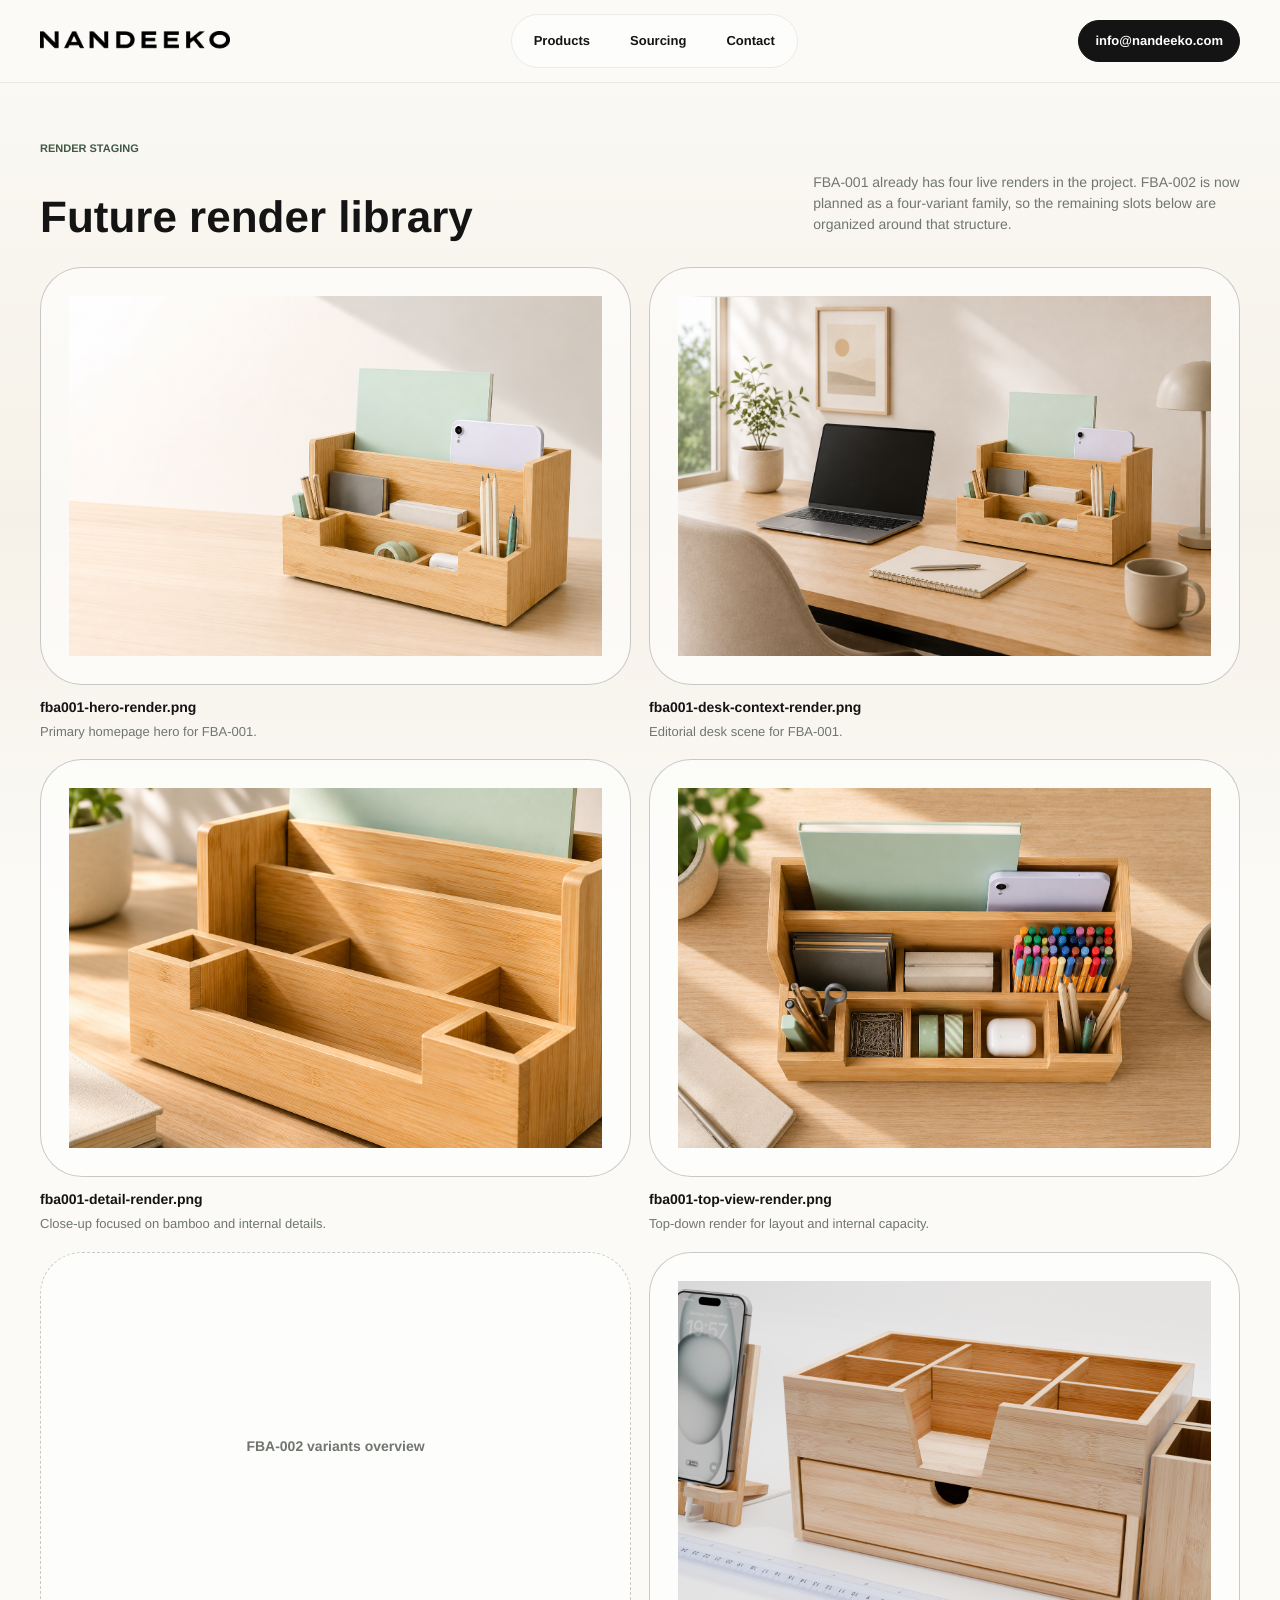
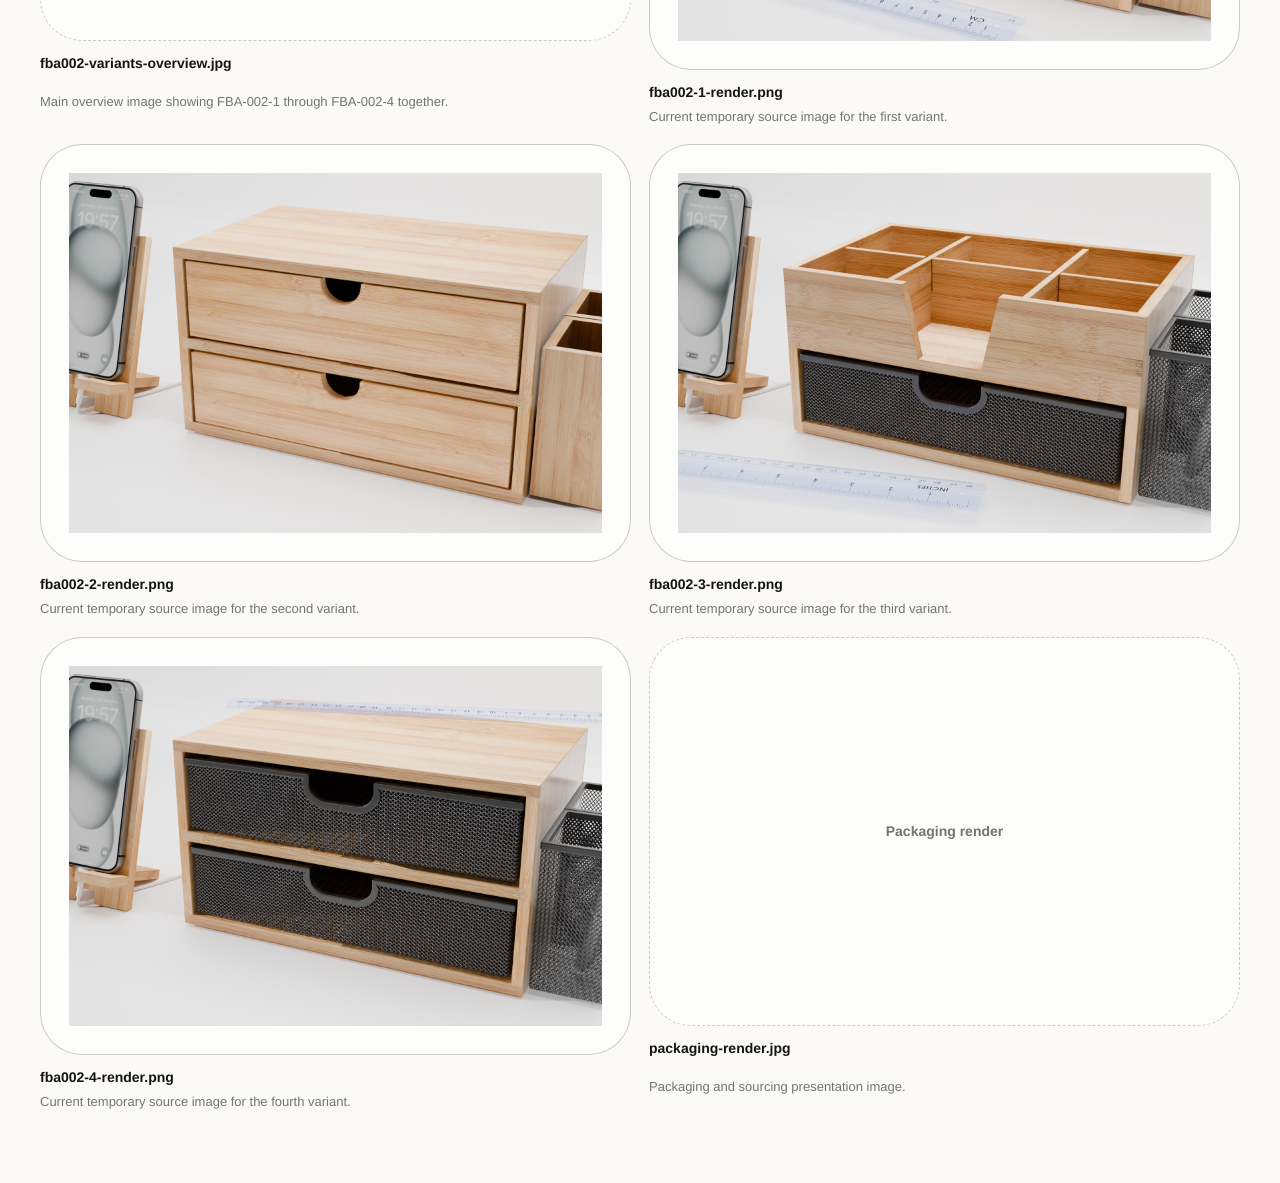
==== renders.html @ 68259140 "Initial commit: NANDEEKO website" ====
<!doctype html>
<html lang="en">
  <head>
    <meta charset="utf-8">
    <meta name="viewport" content="width=device-width, initial-scale=1">
    <title>NANDEEKO | Render Staging</title>
    <meta name="robots" content="noindex">
    <link rel="icon" type="image/png" sizes="32x32" href="assets/favicon-32x32.png">
    <link rel="stylesheet" href="styles.css?v=6">
  </head>
  <body>
    <header class="site-header">
      <nav class="nav" aria-label="Primary navigation">
        <a class="brand" href="index.html" aria-label="NANDEEKO home">
          <img src="assets/nandeeko-logo.png?v=2" alt="NANDEEKO">
        </a>
        <div class="nav-links">
          <a href="index.html#products">Products</a>
          <a href="index.html#sourcing">Sourcing</a>
          <a href="index.html#contact">Contact</a>
        </div>
        <a class="nav-cta" href="mailto:info@nandeeko.com">info@nandeeko.com</a>
      </nav>
    </header>

    <main class="staging-page">
      <section class="section section-heading">
        <p class="eyebrow">Render staging</p>
        <div class="section-heading-row">
          <h1>Future render library</h1>
          <p>
            FBA-001 already has four live renders in the project. FBA-002 is now
            planned as a four-variant family, so the remaining slots below are
            organized around that structure.
          </p>
        </div>
      </section>

      <section class="render-grid" aria-label="Future render placeholders">
        <figure
          class="render-slot"
          data-render-src="assets/fba001-hero-render.png"
          data-render-alt="FBA-001 hero render"
        >
          <div class="render-slot-media render-placeholder">FBA-001 hero render</div>
          <figcaption>
            <strong>fba001-hero-render.png</strong>
            <span>Primary homepage hero for FBA-001.</span>
          </figcaption>
        </figure>
        <figure
          class="render-slot"
          data-render-src="assets/fba001-desk-context-render.png"
          data-render-alt="FBA-001 desk context render"
        >
          <div class="render-slot-media render-placeholder">FBA-001 desk context render</div>
          <figcaption>
            <strong>fba001-desk-context-render.png</strong>
            <span>Editorial desk scene for FBA-001.</span>
          </figcaption>
        </figure>
        <figure
          class="render-slot"
          data-render-src="assets/fba001-detail-render.png"
          data-render-alt="FBA-001 detail render"
        >
          <div class="render-slot-media render-placeholder">FBA-001 detail render</div>
          <figcaption>
            <strong>fba001-detail-render.png</strong>
            <span>Close-up focused on bamboo and internal details.</span>
          </figcaption>
        </figure>
        <figure
          class="render-slot"
          data-render-src="assets/fba001-top-view-render.png"
          data-render-alt="FBA-001 top view render"
        >
          <div class="render-slot-media render-placeholder">FBA-001 top view render</div>
          <figcaption>
            <strong>fba001-top-view-render.png</strong>
            <span>Top-down render for layout and internal capacity.</span>
          </figcaption>
        </figure>
        <figure
          class="render-slot"
          data-render-src="assets/future-renders/fba002-variants-overview.jpg"
          data-render-alt="FBA-002 variants overview render"
        >
          <div class="render-slot-media render-placeholder">FBA-002 variants overview</div>
          <figcaption>
            <strong>fba002-variants-overview.jpg</strong>
            <span>Main overview image showing FBA-002-1 through FBA-002-4 together.</span>
          </figcaption>
        </figure>
        <figure
          class="render-slot"
          data-render-src="assets/fba002-1-render.png"
          data-render-alt="FBA-002-1 hero render"
        >
          <div class="render-slot-media render-placeholder">FBA-002-1 hero render</div>
          <figcaption>
            <strong>fba002-1-render.png</strong>
            <span>Current temporary source image for the first variant.</span>
          </figcaption>
        </figure>
        <figure
          class="render-slot"
          data-render-src="assets/fba002-2-render.png"
          data-render-alt="FBA-002-2 hero render"
        >
          <div class="render-slot-media render-placeholder">FBA-002-2 hero render</div>
          <figcaption>
            <strong>fba002-2-render.png</strong>
            <span>Current temporary source image for the second variant.</span>
          </figcaption>
        </figure>
        <figure
          class="render-slot"
          data-render-src="assets/fba002-3-render.png"
          data-render-alt="FBA-002-3 hero render"
        >
          <div class="render-slot-media render-placeholder">FBA-002-3 hero render</div>
          <figcaption>
            <strong>fba002-3-render.png</strong>
            <span>Current temporary source image for the third variant.</span>
          </figcaption>
        </figure>
        <figure
          class="render-slot"
          data-render-src="assets/fba002-4-render.png"
          data-render-alt="FBA-002-4 hero render"
        >
          <div class="render-slot-media render-placeholder">FBA-002-4 hero render</div>
          <figcaption>
            <strong>fba002-4-render.png</strong>
            <span>Current temporary source image for the fourth variant.</span>
          </figcaption>
        </figure>
        <figure
          class="render-slot"
          data-render-src="assets/future-renders/packaging-render.jpg"
          data-render-alt="Packaging render"
        >
          <div class="render-slot-media render-placeholder">Packaging render</div>
          <figcaption>
            <strong>packaging-render.jpg</strong>
            <span>Packaging and sourcing presentation image.</span>
          </figcaption>
        </figure>
      </section>
    </main>

    <script src="script.js?v=5"></script>
  </body>
</html>
---- styles.css ----
:root {
  --ink: #141414;
  --ink-soft: #3f443f;
  --muted: #70766f;
  --line: #e7e3dc;
  --paper: #fbfaf6;
  --surface: #ffffff;
  --cream: #f4efe4;
  --cream-strong: #ede4d9;
  --sage: #8baa91;
  --moss: #425946;
  --moss-dark: #25392b;
  --earth: #a68a64;
  --shadow: 0 24px 70px rgba(20, 20, 20, 0.08);
  --shadow-soft: 0 14px 40px rgba(20, 20, 20, 0.06);
  --radius-xl: 42px;
  --radius-lg: 28px;
  --radius-md: 18px;
  --radius-sm: 12px;
  --content: 1200px;
}

* {
  box-sizing: border-box;
}

html {
  scroll-behavior: smooth;
}

body {
  margin: 0;
  background: var(--paper);
  color: var(--ink);
  font-family: Inter, Arial, Helvetica, sans-serif;
  font-size: 14px;
  line-height: 1.5;
  text-rendering: geometricPrecision;
}

body::before {
  content: "";
  position: fixed;
  inset: 0;
  z-index: -1;
  pointer-events: none;
  background: linear-gradient(180deg, #fbfaf6 0%, #f6f1e8 58%, #fbfaf6 100%);
}

img {
  display: block;
  max-width: 100%;
}

a {
  color: inherit;
}

button,
input,
textarea,
select {
  font: inherit;
}

.skip-link {
  position: absolute;
  left: 16px;
  top: -52px;
  z-index: 20;
  border-radius: 999px;
  background: var(--ink);
  color: #ffffff;
  padding: 10px 14px;
  text-decoration: none;
}

.skip-link:focus {
  top: 16px;
}

.site-header {
  position: sticky;
  top: 0;
  z-index: 10;
  border-bottom: 1px solid rgba(20, 20, 20, 0.08);
  background: rgba(251, 250, 246, 0.88);
  backdrop-filter: blur(18px);
}

.nav {
  width: min(var(--content), calc(100% - 48px));
  min-height: 82px;
  margin: 0 auto;
  display: grid;
  grid-template-columns: auto 1fr auto;
  align-items: center;
  gap: 30px;
}

.brand {
  width: 190px;
  display: inline-flex;
  align-items: center;
  text-decoration: none;
}

.brand img {
  width: 100%;
  height: auto;
}

.nav-links {
  justify-self: center;
  display: flex;
  align-items: center;
  gap: 8px;
  border: 1px solid rgba(20, 20, 20, 0.08);
  border-radius: 999px;
  background: rgba(255, 255, 255, 0.72);
  padding: 6px;
}

.nav-links a,
.nav-cta {
  border-radius: 999px;
  padding: 10px 16px;
  color: var(--ink);
  font-size: 13px;
  font-weight: 650;
  text-decoration: none;
  transition: background-color 180ms ease, color 180ms ease, transform 180ms ease;
}

.nav-links a:hover,
.nav-links a:focus-visible {
  background: var(--cream);
}

.nav-cta {
  justify-self: end;
  border: 1px solid var(--ink);
  background: var(--ink);
  color: #ffffff;
}

.nav-cta:hover,
.nav-cta:focus-visible {
  transform: translateY(-1px);
  background: var(--moss-dark);
}

main {
  overflow: hidden;
}

#products,
#sourcing,
#contact {
  scroll-margin-top: 104px;
}

.hero {
  width: min(var(--content), calc(100% - 48px));
  min-height: calc(100vh - 82px);
  margin: 0 auto;
  padding: 34px 0 74px;
  display: grid;
  grid-template-columns: minmax(0, 0.95fr) minmax(390px, 1.05fr);
  gap: 56px;
  align-items: center;
}

.hero::before {
  content: "";
  grid-column: 1 / -1;
  grid-row: 1;
  display: none;
}

.hero-image {
  grid-column: 2;
  grid-row: 1;
  width: 100%;
  height: min(620px, calc(100vh - 155px));
  min-height: 470px;
  border-radius: var(--radius-xl);
  background: #ffffff;
  object-fit: contain;
  object-position: center;
  padding: 24px;
  box-shadow: var(--shadow);
}

.hero-overlay {
  display: none;
}

.hero-inner {
  grid-column: 1;
  grid-row: 1;
  align-self: center;
}

.eyebrow {
  margin: 0 0 14px;
  color: var(--moss);
  font-size: 11px;
  font-weight: 760;
  letter-spacing: 0;
  text-transform: uppercase;
}

h1,
h2,
h3,
p {
  overflow-wrap: break-word;
}

h1,
h2,
h3 {
  margin: 0;
  color: var(--ink);
  letter-spacing: 0;
}

h1 {
  max-width: 620px;
  font-size: 44px;
  line-height: 1.13;
  font-weight: 660;
}

h2 {
  font-size: 44px;
  line-height: 1.14;
  font-weight: 660;
}

h3 {
  font-size: 30px;
  line-height: 1.18;
  font-weight: 660;
}

.hero-lede {
  max-width: 560px;
  margin: 20px 0 0;
  color: var(--ink-soft);
  font-size: 15px;
  line-height: 1.55;
}

.hero-actions,
.product-actions {
  display: flex;
  flex-wrap: wrap;
  gap: 12px;
  margin-top: 30px;
}

.button {
  min-height: 50px;
  display: inline-flex;
  align-items: center;
  justify-content: center;
  border: 1px solid transparent;
  border-radius: 999px;
  padding: 13px 21px;
  font-size: 13px;
  font-weight: 750;
  line-height: 1;
  text-decoration: none;
  cursor: pointer;
  transition: transform 180ms ease, background-color 180ms ease, border-color 180ms ease, color 180ms ease;
}

.button:hover,
.button:focus-visible {
  transform: translateY(-2px);
}

.button-primary {
  background: var(--ink);
  color: #ffffff;
}

.button-primary:hover,
.button-primary:focus-visible {
  background: var(--moss-dark);
}

.button-secondary,
.button-light {
  border-color: rgba(20, 20, 20, 0.18);
  background: rgba(255, 255, 255, 0.74);
  color: var(--ink);
}

.button-secondary:hover,
.button-secondary:focus-visible,
.button-light:hover,
.button-light:focus-visible {
  border-color: var(--ink);
  background: #ffffff;
}

.hero-facts {
  margin-top: 44px;
  display: grid;
  grid-template-columns: repeat(3, minmax(0, 1fr));
  gap: 10px;
  max-width: 620px;
}

.hero-facts div {
  min-height: 112px;
  border: 1px solid rgba(20, 20, 20, 0.08);
  border-radius: 24px;
  background: rgba(255, 255, 255, 0.66);
  padding: 18px;
  display: flex;
  flex-direction: column;
  justify-content: space-between;
  box-shadow: var(--shadow-soft);
}

.hero-facts strong {
  display: block;
  color: var(--ink);
  font-size: 22px;
  line-height: 1;
}

.hero-facts span {
  color: var(--muted);
  font-size: 12px;
  font-weight: 650;
}

.section {
  width: min(var(--content), calc(100% - 48px));
  margin: 0 auto;
}

.section-heading {
  padding: 58px 0 24px;
}

.section-heading-row {
  display: grid;
  grid-template-columns: minmax(0, 0.95fr) minmax(320px, 0.55fr);
  gap: 36px;
  align-items: end;
}

.section-heading-row p {
  margin: 0 0 8px;
  color: var(--muted);
  font-size: 14px;
}

.product-feature {
  width: min(var(--content), calc(100% - 48px));
  margin: 0 auto;
  display: grid;
  grid-template-columns: minmax(0, 0.98fr) minmax(390px, 0.78fr);
  gap: 18px;
  align-items: stretch;
  padding-bottom: 28px;
}

.gallery-shell,
.product-detail,
.upcoming-product,
.sourcing-section,
.contact-section {
  border: 1px solid rgba(20, 20, 20, 0.08);
  background: rgba(255, 255, 255, 0.78);
  box-shadow: var(--shadow-soft);
}

.gallery-shell {
  min-width: 0;
  border-radius: var(--radius-xl);
  overflow: hidden;
}

.gallery-stage {
  min-height: 620px;
  background: #ffffff;
}

.gallery-main {
  width: 100%;
  height: 620px;
  padding: 16px;
  background: #ffffff;
  object-fit: contain;
  object-position: center;
}

.gallery-thumbs {
  display: grid;
  grid-template-columns: repeat(4, 1fr);
  gap: 1px;
  background: var(--line);
}

.thumb {
  position: relative;
  min-width: 0;
  border: 0;
  background: #ffffff;
  padding: 0;
  cursor: pointer;
}

.thumb::after {
  content: "";
  position: absolute;
  inset: auto 12px 10px;
  height: 3px;
  border-radius: 999px;
  background: transparent;
}

.thumb img {
  width: 100%;
  aspect-ratio: 1 / 1;
  object-fit: cover;
  opacity: 0.64;
  transition: opacity 180ms ease, transform 180ms ease;
}

.thumb:hover img,
.thumb:focus-visible img,
.thumb.is-active img {
  opacity: 1;
}

.thumb.is-active::after,
.thumb:focus-visible::after {
  background: var(--moss);
}

.product-detail {
  border-radius: var(--radius-xl);
  padding: 48px;
  display: flex;
  flex-direction: column;
  justify-content: center;
}

.product-meta {
  display: flex;
  flex-wrap: wrap;
  gap: 8px;
  margin-bottom: 18px;
}

.product-meta span {
  display: inline-flex;
  align-items: center;
  min-height: 30px;
  border-radius: 999px;
  background: var(--cream);
  color: var(--moss-dark);
  padding: 7px 11px;
  font-size: 11px;
  font-weight: 800;
  letter-spacing: 0;
  text-transform: uppercase;
}

.product-detail p,
.upcoming-copy p,
.contact-section p,
.sourcing-grid p {
  color: var(--muted);
}

.product-detail p,
.upcoming-copy p {
  margin: 20px 0 0;
  font-size: 14px;
}

.spec-list {
  margin: 28px 0 0;
  display: grid;
  border-top: 1px solid var(--line);
}

.spec-list div {
  display: grid;
  grid-template-columns: 120px 1fr;
  gap: 18px;
  border-bottom: 1px solid var(--line);
  padding: 15px 0;
}

.spec-list dt {
  color: var(--ink);
  font-size: 12px;
  font-weight: 800;
}

.spec-list dd {
  margin: 0;
  color: var(--muted);
}

.product-secondary {
  width: min(var(--content), calc(100% - 48px));
  margin: 0 auto;
  padding: 0 0 86px;
}

.upcoming-product {
  display: grid;
  grid-template-columns: minmax(0, 0.92fr) minmax(390px, 1fr);
  gap: 18px;
  border-radius: var(--radius-xl);
  overflow: hidden;
}

.upcoming-copy {
  padding: 50px;
  align-self: center;
}

.upcoming-media {
  min-height: 520px;
  margin: 0;
  background: #ffffff;
}

.upcoming-variants {
  min-height: 520px;
  padding: 34px;
  background: linear-gradient(180deg, #f7f2e9 0%, #fffdf8 100%);
  display: flex;
  align-items: center;
}

.variant-board {
  width: 100%;
  display: grid;
  gap: 22px;
}

.variant-board-label {
  margin: 0;
  color: var(--moss);
  font-size: 11px;
  font-weight: 760;
  text-transform: uppercase;
}

.variant-grid {
  display: grid;
  grid-template-columns: repeat(2, minmax(0, 1fr));
  gap: 12px;
}

.variant-card {
  margin: 0;
  border: 1px solid rgba(20, 20, 20, 0.08);
  border-radius: 22px;
  background: rgba(255, 255, 255, 0.72);
  overflow: hidden;
  display: flex;
  flex-direction: column;
}

.variant-card img {
  width: 100%;
  aspect-ratio: 4 / 3;
  object-fit: cover;
  background: #ffffff;
}

.variant-card-copy {
  padding: 16px 18px 18px;
  display: grid;
  gap: 8px;
}

.variant-card-copy strong {
  color: var(--ink);
  font-size: 18px;
  font-weight: 700;
}

.variant-card-copy span,
.variant-board-note {
  color: var(--muted);
  font-size: 13px;
}

.variant-board-note {
  margin: 0;
  max-width: 480px;
}

.upcoming-media img {
  width: 100%;
  height: 100%;
  min-height: 520px;
  object-fit: cover;
}

.feature-list {
  display: grid;
  gap: 11px;
  margin: 26px 0 0;
  padding: 0;
  list-style: none;
}

.feature-list li {
  position: relative;
  padding-left: 26px;
  color: var(--ink-soft);
}

.feature-list li::before {
  content: "";
  position: absolute;
  left: 0;
  top: 0.58em;
  width: 9px;
  height: 9px;
  border-radius: 999px;
  background: var(--sage);
  box-shadow: 0 0 0 5px rgba(139, 170, 145, 0.16);
}

.availability-message {
  min-height: 1.5em;
  margin-top: 16px;
  color: var(--moss-dark);
  font-weight: 800;
}

.sourcing-section {
  width: min(var(--content), calc(100% - 48px));
  margin: 0 auto 28px;
  border-radius: var(--radius-xl);
  background: var(--ink);
  color: #ffffff;
  padding: 64px;
}

.sourcing-section .eyebrow,
.sourcing-section h2,
.sourcing-grid h3 {
  color: #ffffff;
}

.sourcing-section .eyebrow {
  opacity: 0.72;
}

.sourcing-section h2 {
  max-width: 920px;
}

.sourcing-grid {
  display: grid;
  grid-template-columns: repeat(3, minmax(0, 1fr));
  gap: 14px;
  margin-top: 44px;
}

.sourcing-grid article {
  min-height: 250px;
  border: 1px solid rgba(255, 255, 255, 0.12);
  border-radius: var(--radius-lg);
  background: rgba(255, 255, 255, 0.06);
  padding: 24px;
}

.sourcing-grid span {
  display: inline-flex;
  width: 44px;
  height: 44px;
  align-items: center;
  justify-content: center;
  border-radius: 50%;
  background: #ffffff;
  color: var(--ink);
  font-weight: 800;
}

.sourcing-grid h3 {
  margin-top: 44px;
  font-size: 16px;
  letter-spacing: 0;
}

.sourcing-grid p {
  margin-bottom: 0;
  color: rgba(255, 255, 255, 0.68);
}

.contact-section {
  width: min(var(--content), calc(100% - 48px));
  margin: 0 auto;
  border-radius: var(--radius-xl);
  padding: 58px;
  display: grid;
  grid-template-columns: minmax(0, 1fr) auto;
  gap: 28px;
  align-items: center;
}

.contact-section p {
  margin: 16px 0 0;
  max-width: 640px;
}

.site-footer {
  width: min(var(--content), calc(100% - 48px));
  margin: 0 auto;
  padding: 28px 0 42px;
  display: flex;
  justify-content: space-between;
  gap: 18px;
  color: var(--muted);
  font-size: 13px;
}

.site-footer p {
  margin: 0;
}

.site-footer a {
  color: var(--ink);
  font-weight: 750;
  text-decoration: none;
}

.staging-page {
  min-height: calc(100vh - 82px);
  padding-bottom: 72px;
}

.render-grid {
  width: min(var(--content), calc(100% - 48px));
  margin: 0 auto;
  display: grid;
  grid-template-columns: repeat(2, minmax(0, 1fr));
  gap: 18px;
}

.render-slot {
  margin: 0;
  display: grid;
  gap: 12px;
}

.render-slot-media {
  overflow: hidden;
}

.render-slot-media.has-image {
  border-style: solid;
}

.render-slot-media img {
  width: 100%;
  height: 100%;
  min-height: 360px;
  object-fit: cover;
}

.render-placeholder {
  min-height: 360px;
  border: 1px dashed rgba(20, 20, 20, 0.22);
  border-radius: var(--radius-xl);
  background: rgba(255, 255, 255, 0.56);
  color: var(--muted);
  display: flex;
  align-items: center;
  justify-content: center;
  padding: 28px;
  text-align: center;
  font-weight: 750;
}

.render-slot figcaption {
  display: grid;
  gap: 4px;
  color: var(--muted);
  font-size: 13px;
}

.render-slot figcaption strong {
  color: var(--ink);
  font-size: 14px;
}

@media (max-width: 980px) {
  .nav {
    grid-template-columns: auto auto;
  }

  .nav-links {
    order: 3;
    grid-column: 1 / -1;
    justify-self: stretch;
    justify-content: center;
  }

  .nav-cta {
    align-self: center;
  }

  .hero,
  .product-feature,
  .upcoming-product,
  .section-heading-row,
  .contact-section {
    grid-template-columns: 1fr;
  }

  .hero {
    min-height: 0;
    gap: 34px;
  }

  .hero-image {
    grid-column: 1;
    grid-row: 2;
    height: auto;
    min-height: 0;
    aspect-ratio: 4 / 3;
  }

  .hero-inner {
    grid-column: 1;
    grid-row: 1;
  }

  .product-detail {
    order: -1;
  }

  .gallery-stage,
  .gallery-main,
  .upcoming-media,
  .upcoming-media img,
  .upcoming-variants {
    min-height: 0;
  }

  .gallery-main,
  .upcoming-media img {
    height: auto;
    aspect-ratio: 1 / 1;
  }

  .sourcing-grid {
    grid-template-columns: 1fr;
  }

  .sourcing-grid article {
    min-height: 0;
  }
}

@media (max-width: 680px) {
  .nav {
    width: calc(100% - 28px);
    min-height: 0;
    padding: 14px 0;
    gap: 12px;
  }

  .brand {
    width: 166px;
  }

  .nav-cta {
    display: none;
  }

  .nav-links {
    overflow-x: auto;
    justify-content: flex-start;
    padding: 5px;
  }

  .nav-links a {
    white-space: nowrap;
  }

  .hero,
  .section,
  .product-feature,
  .product-secondary,
  .sourcing-section,
  .contact-section,
  .site-footer,
  .render-grid {
    width: calc(100% - 28px);
  }

  .hero {
    padding: 30px 0 54px;
  }

  h1 {
    font-size: 34px;
    line-height: 1.14;
  }

  h2 {
    font-size: 30px;
    line-height: 1.16;
  }

  h3 {
    font-size: 22px;
    line-height: 1.2;
  }

  .hero-facts {
    grid-template-columns: 1fr;
  }

  .hero-facts div {
    min-height: 84px;
  }

  .hero-actions,
  .product-actions,
  .site-footer {
    flex-direction: column;
  }

  .button {
    width: 100%;
  }

  .gallery-shell,
  .product-detail,
  .upcoming-product,
  .sourcing-section,
  .contact-section {
    border-radius: 28px;
  }

  .product-detail,
  .upcoming-copy,
  .sourcing-section,
  .contact-section {
    padding: 24px;
  }

  .gallery-thumbs {
    grid-template-columns: repeat(2, 1fr);
  }

  .render-grid {
    grid-template-columns: 1fr;
  }

  .render-placeholder {
    min-height: 240px;
  }

  .render-slot-media img {
    min-height: 240px;
  }

  .variant-grid {
    grid-template-columns: 1fr;
  }

  .spec-list div {
    grid-template-columns: 1fr;
    gap: 4px;
  }
}
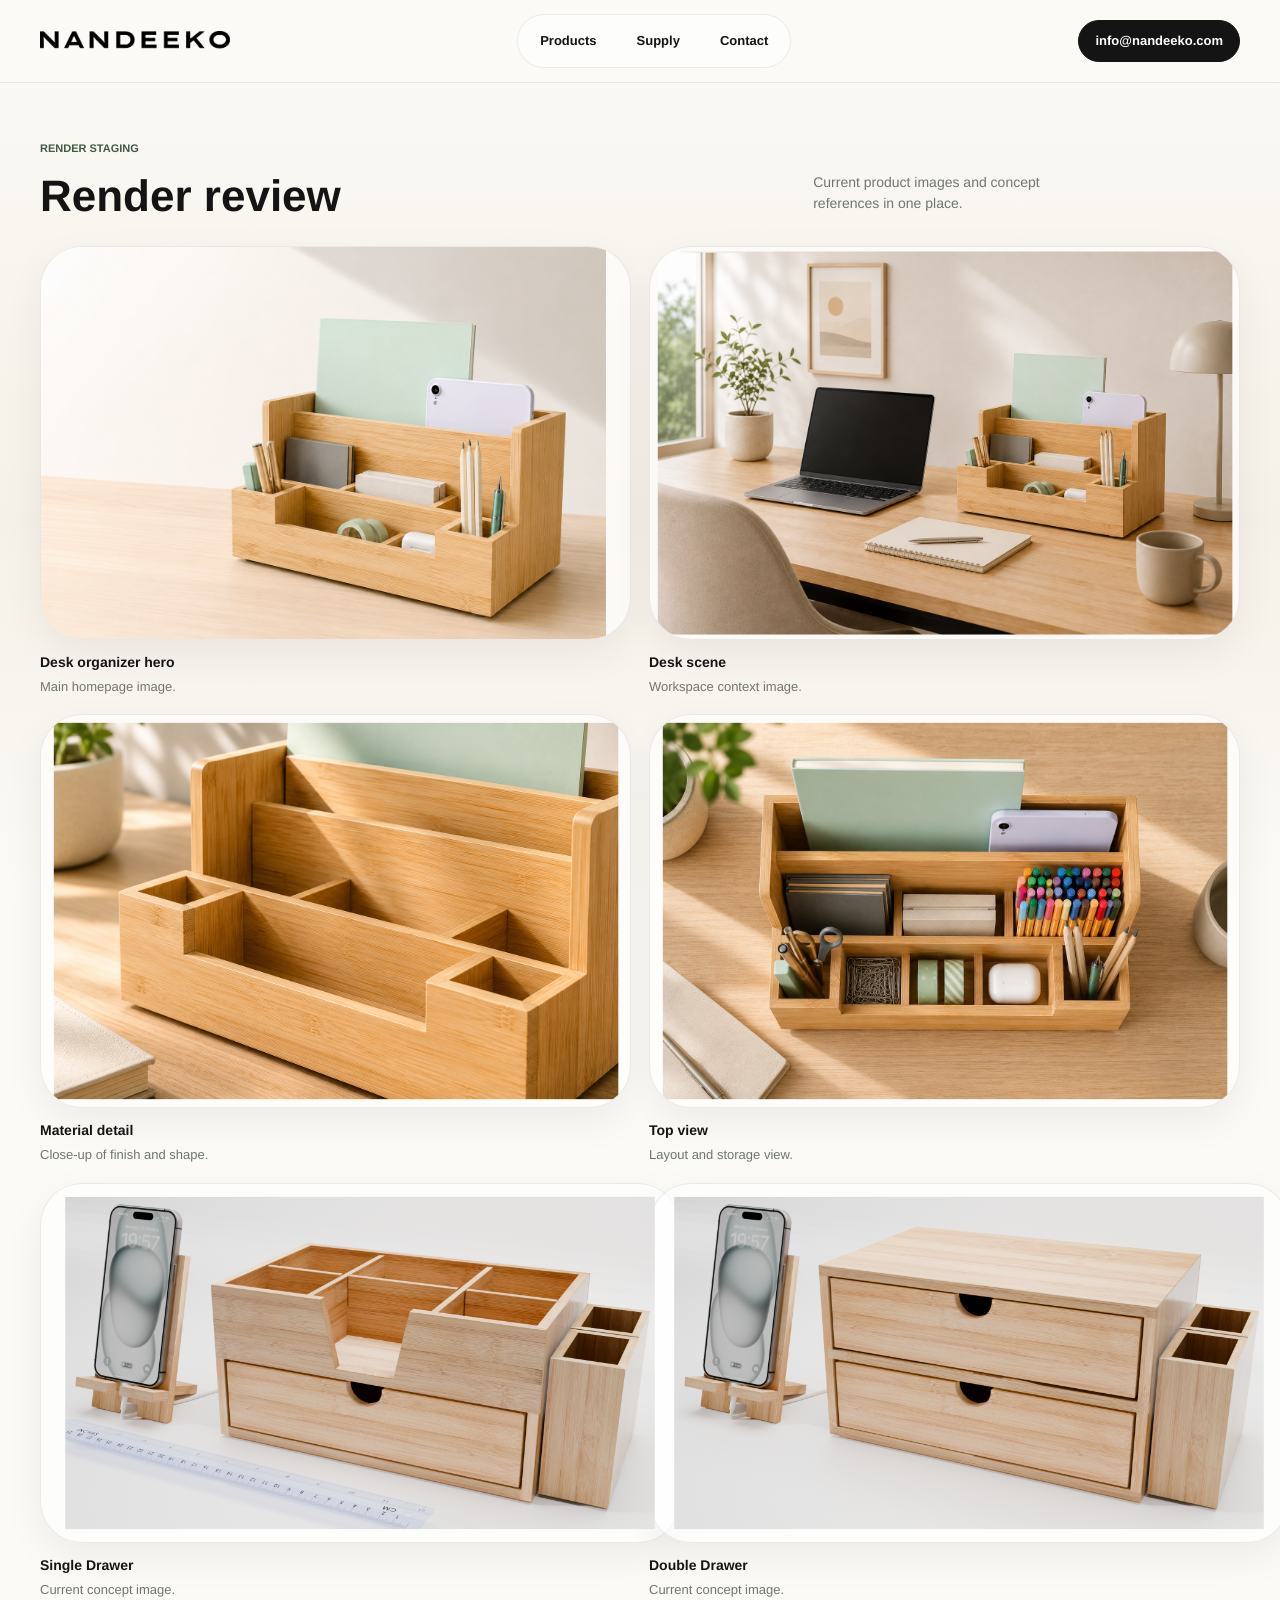
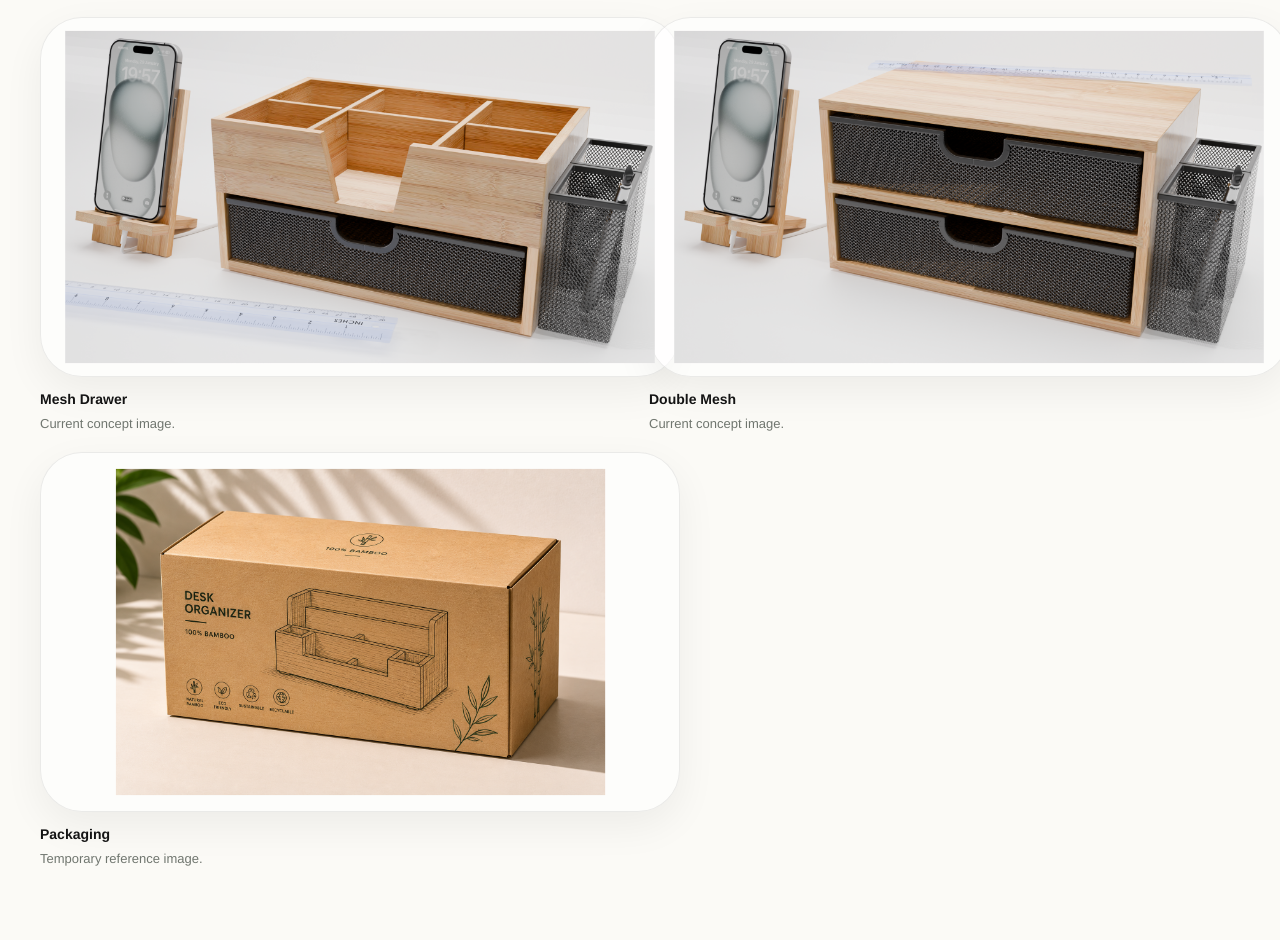
==== commit 9d47cb82: "Update website layout and render staging" ====
--- a/renders.html
+++ b/renders.html
@@ -6,7 +6,7 @@
     <title>NANDEEKO | Render Staging</title>
     <meta name="robots" content="noindex">
     <link rel="icon" type="image/png" sizes="32x32" href="assets/favicon-32x32.png">
-    <link rel="stylesheet" href="styles.css?v=6">
+    <link rel="stylesheet" href="styles.css?v=13">
   </head>
   <body>
     <header class="site-header">
@@ -16,7 +16,7 @@
         </a>
         <div class="nav-links">
           <a href="index.html#products">Products</a>
-          <a href="index.html#sourcing">Sourcing</a>
+          <a href="index.html#sourcing">Supply</a>
           <a href="index.html#contact">Contact</a>
         </div>
         <a class="nav-cta" href="mailto:info@nandeeko.com">info@nandeeko.com</a>
@@ -27,11 +27,9 @@
       <section class="section section-heading">
         <p class="eyebrow">Render staging</p>
         <div class="section-heading-row">
-          <h1>Future render library</h1>
+          <h1>Render review</h1>
           <p>
-            FBA-001 already has four live renders in the project. FBA-002 is now
-            planned as a four-variant family, so the remaining slots below are
-            organized around that structure.
+            Current product images and concept references in one place.
           </p>
         </div>
       </section>
@@ -39,117 +37,115 @@
       <section class="render-grid" aria-label="Future render placeholders">
         <figure
           class="render-slot"
+          style="--slot-ratio: 3 / 2; --slot-scale: 1.24; --slot-shift-x: -8%;"
           data-render-src="assets/fba001-hero-render.png"
-          data-render-alt="FBA-001 hero render"
+          data-render-alt="Desk organizer hero render"
         >
-          <div class="render-slot-media render-placeholder">FBA-001 hero render</div>
+          <div class="render-slot-media render-placeholder">Desk organizer hero</div>
           <figcaption>
-            <strong>fba001-hero-render.png</strong>
-            <span>Primary homepage hero for FBA-001.</span>
+            <strong>Desk organizer hero</strong>
+            <span>Main homepage image.</span>
           </figcaption>
         </figure>
         <figure
           class="render-slot"
+          style="--slot-ratio: 3 / 2; --slot-scale: 1.14;"
           data-render-src="assets/fba001-desk-context-render.png"
-          data-render-alt="FBA-001 desk context render"
+          data-render-alt="Desk organizer desk scene"
         >
-          <div class="render-slot-media render-placeholder">FBA-001 desk context render</div>
+          <div class="render-slot-media render-placeholder">Desk scene</div>
           <figcaption>
-            <strong>fba001-desk-context-render.png</strong>
-            <span>Editorial desk scene for FBA-001.</span>
+            <strong>Desk scene</strong>
+            <span>Workspace context image.</span>
           </figcaption>
         </figure>
         <figure
           class="render-slot"
+          style="--slot-ratio: 3 / 2; --slot-scale: 1.12;"
           data-render-src="assets/fba001-detail-render.png"
-          data-render-alt="FBA-001 detail render"
+          data-render-alt="Desk organizer detail render"
         >
-          <div class="render-slot-media render-placeholder">FBA-001 detail render</div>
+          <div class="render-slot-media render-placeholder">Material detail</div>
           <figcaption>
-            <strong>fba001-detail-render.png</strong>
-            <span>Close-up focused on bamboo and internal details.</span>
+            <strong>Material detail</strong>
+            <span>Close-up of finish and shape.</span>
           </figcaption>
         </figure>
         <figure
           class="render-slot"
+          style="--slot-ratio: 3 / 2; --slot-scale: 1.12;"
           data-render-src="assets/fba001-top-view-render.png"
-          data-render-alt="FBA-001 top view render"
+          data-render-alt="Desk organizer top view render"
         >
-          <div class="render-slot-media render-placeholder">FBA-001 top view render</div>
+          <div class="render-slot-media render-placeholder">Top view</div>
           <figcaption>
-            <strong>fba001-top-view-render.png</strong>
-            <span>Top-down render for layout and internal capacity.</span>
+            <strong>Top view</strong>
+            <span>Layout and storage view.</span>
           </figcaption>
         </figure>
         <figure
           class="render-slot"
-          data-render-src="assets/future-renders/fba002-variants-overview.jpg"
-          data-render-alt="FBA-002 variants overview render"
+          style="--slot-ratio: 16 / 9; --slot-scale: 1.1;"
+          data-render-src="assets/fba002-1-render.png"
+          data-render-alt="Single drawer concept render"
         >
-          <div class="render-slot-media render-placeholder">FBA-002 variants overview</div>
+          <div class="render-slot-media render-placeholder">Single Drawer</div>
           <figcaption>
-            <strong>fba002-variants-overview.jpg</strong>
-            <span>Main overview image showing FBA-002-1 through FBA-002-4 together.</span>
+            <strong>Single Drawer</strong>
+            <span>Current concept image.</span>
           </figcaption>
         </figure>
         <figure
           class="render-slot"
-          data-render-src="assets/fba002-1-render.png"
-          data-render-alt="FBA-002-1 hero render"
+          style="--slot-ratio: 16 / 9; --slot-scale: 1.1;"
+          data-render-src="assets/fba002-2-render.png"
+          data-render-alt="Double drawer concept render"
         >
-          <div class="render-slot-media render-placeholder">FBA-002-1 hero render</div>
+          <div class="render-slot-media render-placeholder">Double Drawer</div>
           <figcaption>
-            <strong>fba002-1-render.png</strong>
-            <span>Current temporary source image for the first variant.</span>
+            <strong>Double Drawer</strong>
+            <span>Current concept image.</span>
           </figcaption>
         </figure>
         <figure
           class="render-slot"
-          data-render-src="assets/fba002-2-render.png"
-          data-render-alt="FBA-002-2 hero render"
+          style="--slot-ratio: 16 / 9; --slot-scale: 1.1;"
+          data-render-src="assets/fba002-3-render.png"
+          data-render-alt="Mesh drawer concept render"
         >
-          <div class="render-slot-media render-placeholder">FBA-002-2 hero render</div>
+          <div class="render-slot-media render-placeholder">Mesh Drawer</div>
           <figcaption>
-            <strong>fba002-2-render.png</strong>
-            <span>Current temporary source image for the second variant.</span>
+            <strong>Mesh Drawer</strong>
+            <span>Current concept image.</span>
           </figcaption>
         </figure>
         <figure
           class="render-slot"
-          data-render-src="assets/fba002-3-render.png"
-          data-render-alt="FBA-002-3 hero render"
+          style="--slot-ratio: 16 / 9; --slot-scale: 1.1;"
+          data-render-src="assets/fba002-4-render.png"
+          data-render-alt="Double mesh concept render"
         >
-          <div class="render-slot-media render-placeholder">FBA-002-3 hero render</div>
+          <div class="render-slot-media render-placeholder">Double Mesh</div>
           <figcaption>
-            <strong>fba002-3-render.png</strong>
-            <span>Current temporary source image for the third variant.</span>
+            <strong>Double Mesh</strong>
+            <span>Current concept image.</span>
           </figcaption>
         </figure>
         <figure
           class="render-slot"
-          data-render-src="assets/fba002-4-render.png"
-          data-render-alt="FBA-002-4 hero render"
-        >
-          <div class="render-slot-media render-placeholder">FBA-002-4 hero render</div>
-          <figcaption>
-            <strong>fba002-4-render.png</strong>
-            <span>Current temporary source image for the fourth variant.</span>
-          </figcaption>
-        </figure>
-        <figure
-          class="render-slot"
-          data-render-src="assets/future-renders/packaging-render.jpg"
+          style="--slot-ratio: 16 / 9; --slot-scale: 1.08;"
+          data-render-src="assets/future-renders/packaging-render.png"
           data-render-alt="Packaging render"
         >
           <div class="render-slot-media render-placeholder">Packaging render</div>
           <figcaption>
-            <strong>packaging-render.jpg</strong>
-            <span>Packaging and sourcing presentation image.</span>
+            <strong>Packaging</strong>
+            <span>Temporary reference image.</span>
           </figcaption>
         </figure>
       </section>
     </main>
 
-    <script src="script.js?v=5"></script>
+    <script src="script.js?v=7"></script>
   </body>
 </html>
--- a/styles.css
+++ b/styles.css
@@ -360,6 +360,7 @@
   margin: 0 0 8px;
   color: var(--muted);
   font-size: 14px;
+  max-width: 280px;
 }
 
 .product-feature {
@@ -488,29 +489,29 @@
   font-size: 14px;
 }
 
-.spec-list {
-  margin: 28px 0 0;
-  display: grid;
-  border-top: 1px solid var(--line);
-}
-
-.spec-list div {
-  display: grid;
-  grid-template-columns: 120px 1fr;
-  gap: 18px;
-  border-bottom: 1px solid var(--line);
-  padding: 15px 0;
-}
-
-.spec-list dt {
-  color: var(--ink);
-  font-size: 12px;
-  font-weight: 800;
-}
-
-.spec-list dd {
-  margin: 0;
-  color: var(--muted);
+.product-points {
+  margin: 24px 0 0;
+  padding: 0;
+  list-style: none;
+  display: grid;
+  gap: 10px;
+}
+
+.product-points li {
+  position: relative;
+  padding-left: 22px;
+  color: var(--ink-soft);
+}
+
+.product-points li::before {
+  content: "";
+  position: absolute;
+  left: 0;
+  top: 0.52em;
+  width: 8px;
+  height: 8px;
+  border-radius: 999px;
+  background: var(--sage);
 }
 
 .product-secondary {
@@ -541,7 +542,7 @@
 .upcoming-variants {
   min-height: 520px;
   padding: 34px;
-  background: linear-gradient(180deg, #f7f2e9 0%, #fffdf8 100%);
+  background: rgba(255, 255, 255, 0.88);
   display: flex;
   align-items: center;
 }
@@ -562,36 +563,52 @@
 
 .variant-grid {
   display: grid;
-  grid-template-columns: repeat(2, minmax(0, 1fr));
+  grid-template-columns: repeat(auto-fit, minmax(min(100%, 260px), 1fr));
   gap: 12px;
 }
 
 .variant-card {
+  --frame-scale: 1.08;
   margin: 0;
   border: 1px solid rgba(20, 20, 20, 0.08);
   border-radius: 22px;
-  background: rgba(255, 255, 255, 0.72);
+  background: #ffffff;
   overflow: hidden;
   display: flex;
   flex-direction: column;
+  box-shadow: var(--shadow-soft);
+}
+
+.variant-card-media {
+  aspect-ratio: 4 / 3;
+  display: flex;
+  align-items: center;
+  justify-content: center;
+  background: #ffffff;
+  padding: 0;
 }
 
 .variant-card img {
   width: 100%;
-  aspect-ratio: 4 / 3;
-  object-fit: cover;
-  background: #ffffff;
+  height: 100%;
+  object-fit: contain;
+  object-position: center;
+  padding: 0;
+  transform: translate(var(--frame-shift-x, 0px), var(--frame-shift-y, 0px))
+    scale(var(--frame-scale, 1));
+  transform-origin: center center;
 }
 
 .variant-card-copy {
-  padding: 16px 18px 18px;
-  display: grid;
-  gap: 8px;
+  padding: 14px 16px 16px;
+  display: grid;
+  gap: 6px;
+  border-top: 1px solid rgba(20, 20, 20, 0.06);
 }
 
 .variant-card-copy strong {
   color: var(--ink);
-  font-size: 18px;
+  font-size: 16px;
   font-weight: 700;
 }
 
@@ -603,7 +620,7 @@
 
 .variant-board-note {
   margin: 0;
-  max-width: 480px;
+  max-width: 440px;
 }
 
 .upcoming-media img {
@@ -697,7 +714,7 @@
 }
 
 .sourcing-grid h3 {
-  margin-top: 44px;
+  margin-top: 36px;
   font-size: 16px;
   letter-spacing: 0;
 }
@@ -753,29 +770,44 @@
   width: min(var(--content), calc(100% - 48px));
   margin: 0 auto;
   display: grid;
-  grid-template-columns: repeat(2, minmax(0, 1fr));
+  grid-template-columns: repeat(auto-fit, minmax(min(100%, 520px), 1fr));
   gap: 18px;
+  align-items: start;
 }
 
 .render-slot {
+  --slot-scale: 1.1;
   margin: 0;
   display: grid;
   gap: 12px;
 }
 
 .render-slot-media {
+  aspect-ratio: 4 / 3;
+  aspect-ratio: var(--slot-ratio, 4 / 3);
+  border-radius: var(--radius-xl);
+  background: #ffffff;
+  display: flex;
+  align-items: center;
+  justify-content: center;
+  padding: 0;
   overflow: hidden;
 }
 
 .render-slot-media.has-image {
-  border-style: solid;
+  border: 1px solid rgba(20, 20, 20, 0.08);
+  box-shadow: var(--shadow-soft);
 }
 
 .render-slot-media img {
   width: 100%;
   height: 100%;
-  min-height: 360px;
-  object-fit: cover;
+  object-fit: contain;
+  object-position: center;
+  padding: 0;
+  transform: translate(var(--frame-shift-x, var(--slot-shift-x, 0px)), var(--frame-shift-y, var(--slot-shift-y, 0px)))
+    scale(var(--frame-scale, var(--slot-scale, 1)));
+  transform-origin: center center;
 }
 
 .render-placeholder {
@@ -806,18 +838,26 @@
 
 @media (max-width: 980px) {
   .nav {
-    grid-template-columns: auto auto;
+    width: calc(100% - 32px);
+    min-height: 0;
+    padding: 14px 0;
+    grid-template-columns: 1fr;
+    justify-items: center;
+    gap: 12px;
   }
 
   .nav-links {
-    order: 3;
-    grid-column: 1 / -1;
-    justify-self: stretch;
+    order: 2;
+    grid-column: auto;
+    width: 100%;
+    max-width: 420px;
+    justify-self: center;
     justify-content: center;
+    flex-wrap: wrap;
   }
 
   .nav-cta {
-    align-self: center;
+    display: none;
   }
 
   .hero,
@@ -876,26 +916,21 @@
 @media (max-width: 680px) {
   .nav {
     width: calc(100% - 28px);
-    min-height: 0;
-    padding: 14px 0;
-    gap: 12px;
   }
 
   .brand {
-    width: 166px;
-  }
-
-  .nav-cta {
-    display: none;
+    width: 150px;
   }
 
   .nav-links {
-    overflow-x: auto;
-    justify-content: flex-start;
+    max-width: 320px;
+    overflow: visible;
     padding: 5px;
   }
 
   .nav-links a {
+    flex: 1 1 92px;
+    text-align: center;
     white-space: nowrap;
   }
 
@@ -912,29 +947,32 @@
 
   .hero {
     padding: 30px 0 54px;
+    gap: 20px;
   }
 
   h1 {
-    font-size: 34px;
+    font-size: 31px;
     line-height: 1.14;
   }
 
   h2 {
-    font-size: 30px;
+    font-size: 26px;
     line-height: 1.16;
   }
 
   h3 {
-    font-size: 22px;
+    font-size: 20px;
     line-height: 1.2;
   }
 
   .hero-facts {
-    grid-template-columns: 1fr;
+    grid-template-columns: repeat(3, minmax(0, 1fr));
+    gap: 8px;
   }
 
   .hero-facts div {
-    min-height: 84px;
+    min-height: 76px;
+    padding: 14px 12px;
   }
 
   .hero-actions,
@@ -975,15 +1013,10 @@
   }
 
   .render-slot-media img {
-    min-height: 240px;
+    min-height: 0;
   }
 
   .variant-grid {
     grid-template-columns: 1fr;
   }
-
-  .spec-list div {
-    grid-template-columns: 1fr;
-    gap: 4px;
-  }
-}
+}
